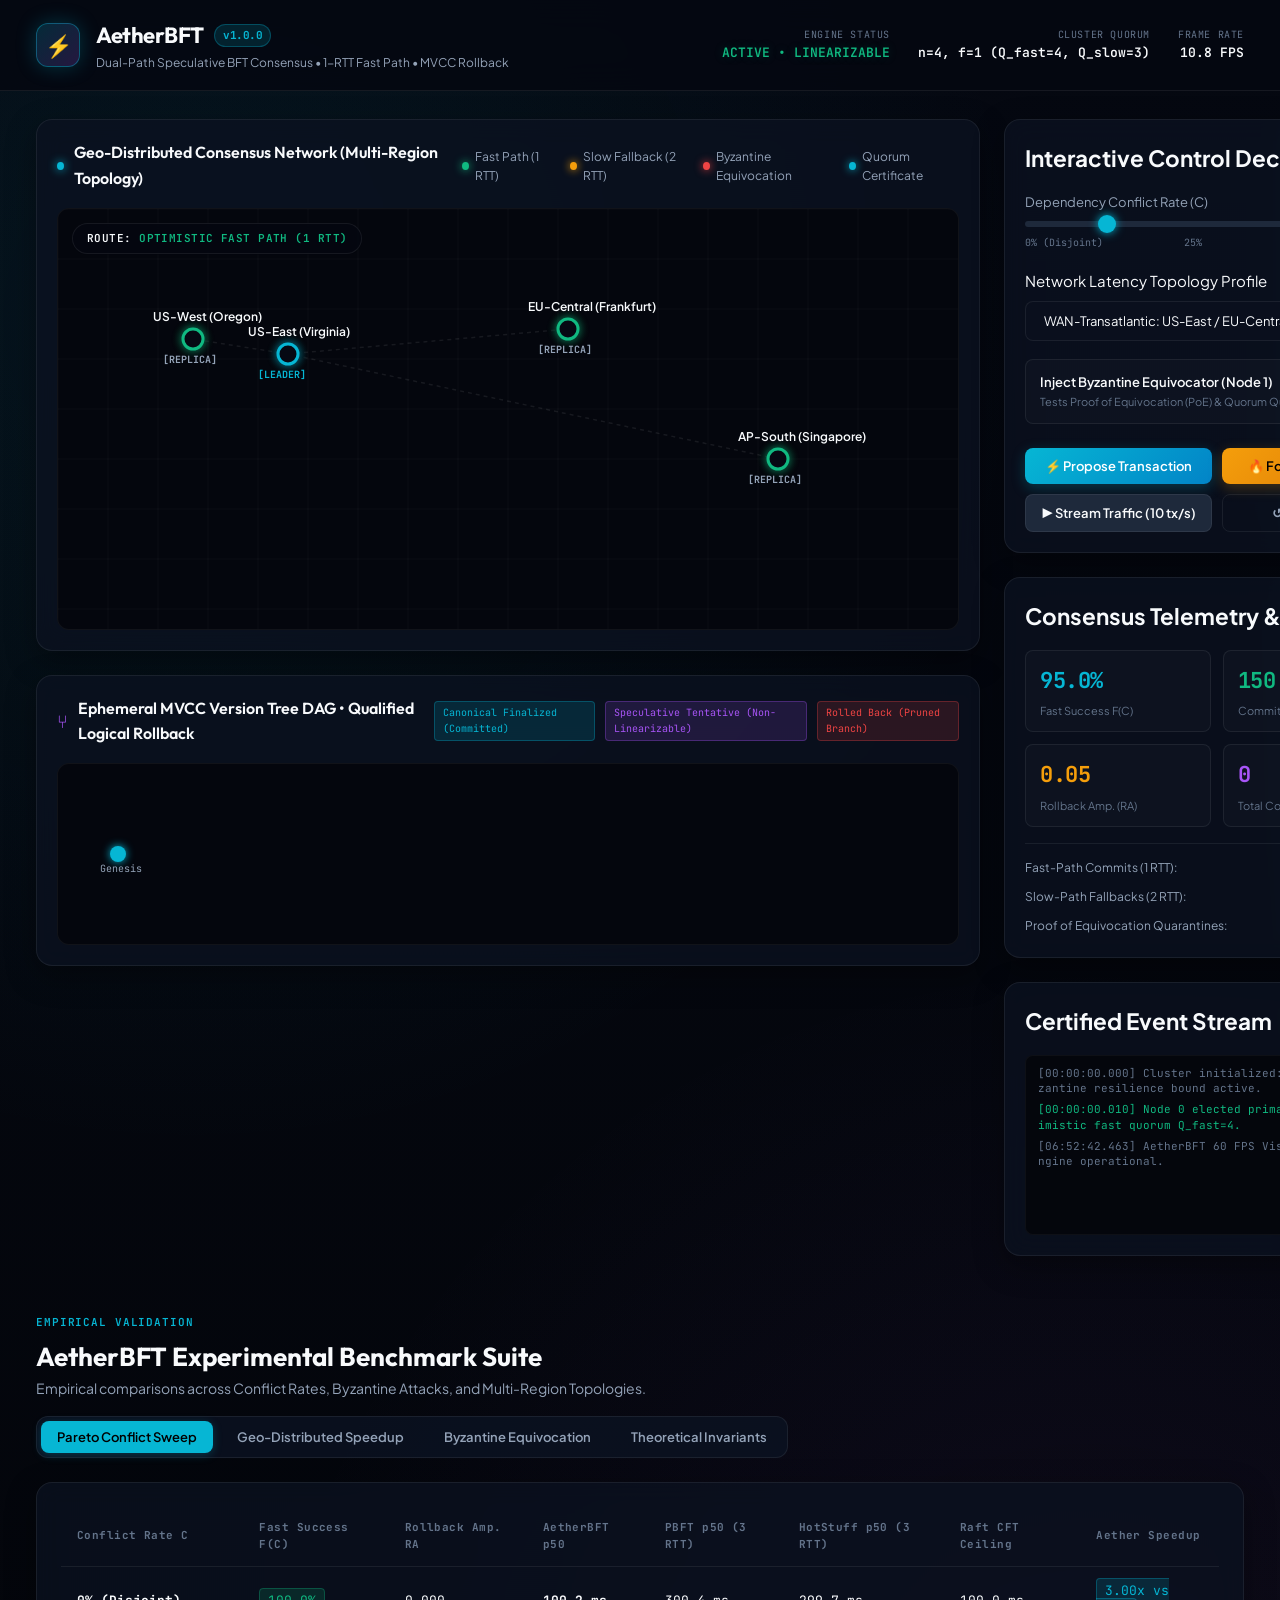
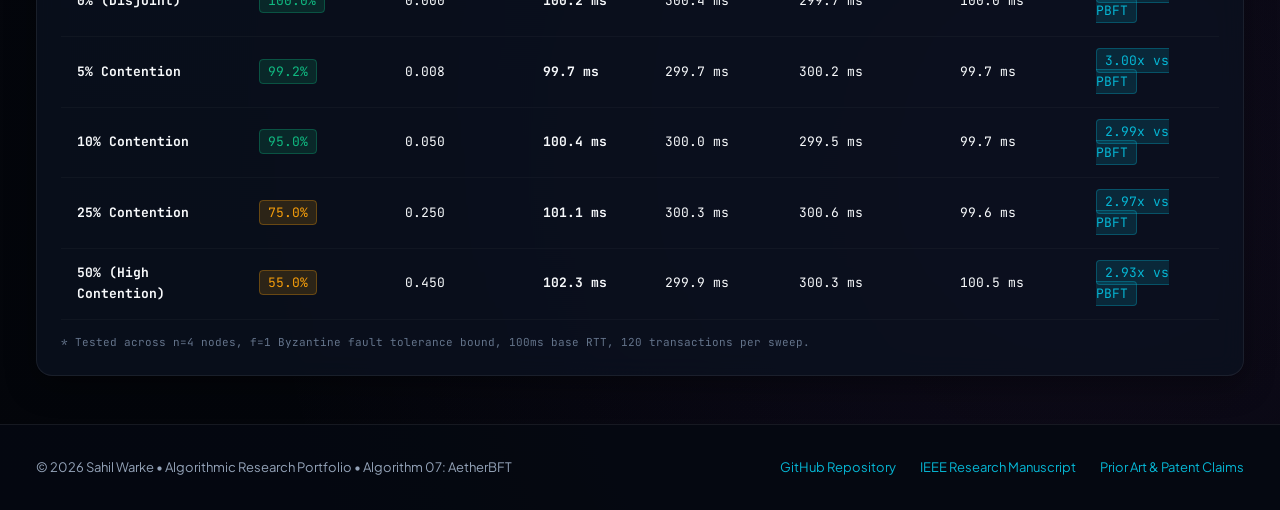
==== index.html @ bc93ddc9 "feat: initial release of AetherBFT v1.0.0 (Dual-Path BFT Consensus Engine)" ====
<!DOCTYPE html>
<html lang="en">
<head>
  <meta charset="UTF-8">
  <meta name="viewport" content="width=device-width, initial-scale=1.0">
  <title>AetherBFT: Dual-Path Byzantine Fault Tolerant Consensus Engine</title>
  <meta name="description" content="Interactive 60 FPS Simulation & Benchmarks for AetherBFT: Dual-Path Speculative Fast-Path with MVCC Logical Rollback.">
  <link rel="preconnect" href="https://fonts.googleapis.com">
  <link rel="preconnect" href="https://fonts.gstatic.com" crossorigin>
  <link href="https://fonts.googleapis.com/css2?family=JetBrains+Mono:wght@400;600;700&family=Outfit:wght@300;400;500;600;700;800&family=Plus+Jakarta+Sans:wght@400;500;600;700&display=swap" rel="stylesheet">
  <link rel="stylesheet" href="styles.css">
</head>
<body>
  <!-- Top Navigation & Global HUD -->
  <header class="navbar">
    <div class="nav-left">
      <div class="logo-shield">
        <span class="logo-glyph">⚡</span>
      </div>
      <div>
        <h1 class="logo-title">AetherBFT <span class="badge-tag">v1.0.0</span></h1>
        <p class="logo-subtitle">Dual-Path Speculative BFT Consensus &bull; 1-RTT Fast Path &bull; MVCC Rollback</p>
      </div>
    </div>
    <div class="nav-right">
      <div class="hud-stat">
        <span class="hud-label">ENGINE STATUS</span>
        <span class="hud-value status-active" id="hud-status">ACTIVE &bull; LINEARIZABLE</span>
      </div>
      <div class="hud-stat">
        <span class="hud-label">CLUSTER QUORUM</span>
        <span class="hud-value" id="hud-quorum">n=4, f=1 (Q_fast=4, Q_slow=3)</span>
      </div>
      <div class="hud-stat">
        <span class="hud-label">FRAME RATE</span>
        <span class="hud-value" id="hud-fps">60.0 FPS</span>
      </div>
    </div>
  </header>

  <!-- Main Container -->
  <main class="main-layout">
    <!-- Left Column: Geo Canvas & DAG Visualization -->
    <section class="simulation-view">
      <!-- Geo Simulation Panel -->
      <div class="glass-card canvas-card">
        <div class="card-header">
          <div class="card-title-wrap">
            <span class="pulse-dot"></span>
            <h2>Geo-Distributed Consensus Network (Multi-Region Topology)</h2>
          </div>
          <div class="canvas-legend">
            <span class="legend-item"><span class="legend-dot dot-fast"></span> Fast Path (1 RTT)</span>
            <span class="legend-item"><span class="legend-dot dot-slow"></span> Slow Fallback (2 RTT)</span>
            <span class="legend-item"><span class="legend-dot dot-byz"></span> Byzantine Equivocation</span>
            <span class="legend-item"><span class="legend-dot dot-qc"></span> Quorum Certificate</span>
          </div>
        </div>

        <div class="canvas-wrapper">
          <canvas id="geoCanvas" width="900" height="420"></canvas>
          <div class="canvas-overlay-status" id="canvas-overlay-status">
            ROUTE: <span id="route-indicator" class="route-fast">OPTIMISTIC FAST PATH (1 RTT)</span>
          </div>
        </div>
      </div>

      <!-- Ephemeral MVCC Version Tree DAG Visualizer -->
      <div class="glass-card dag-card">
        <div class="card-header">
          <div class="card-title-wrap">
            <span class="icon-cube">⑂</span>
            <h2>Ephemeral MVCC Version Tree DAG &bull; Qualified Logical Rollback</h2>
          </div>
          <div class="dag-legend">
            <span class="dag-tag tag-finalized">Canonical Finalized (Committed)</span>
            <span class="dag-tag tag-tentative">Speculative Tentative (Non-Linearizable)</span>
            <span class="dag-tag tag-aborted">Rolled Back (Pruned Branch)</span>
          </div>
        </div>
        <div class="dag-wrapper">
          <canvas id="dagCanvas" width="900" height="180"></canvas>
        </div>
      </div>
    </section>

    <!-- Right Column: Control Deck, Telemetry & Logs -->
    <aside class="control-view">
      <!-- Control Deck -->
      <div class="glass-card control-card">
        <div class="card-header">
          <h2>Interactive Control Deck</h2>
          <span class="chip-live">LIVE</span>
        </div>

        <div class="controls-grid">
          <!-- Conflict Rate Slider -->
          <div class="control-group">
            <div class="control-header">
              <label for="slider-conflict">Dependency Conflict Rate (C)</label>
              <span class="slider-value" id="val-conflict">10%</span>
            </div>
            <input type="range" id="slider-conflict" min="0" max="50" step="5" value="10">
            <div class="range-ticks">
              <span>0% (Disjoint)</span>
              <span>25%</span>
              <span>50% (High Contention)</span>
            </div>
          </div>

          <!-- Network Topology Select -->
          <div class="control-group">
            <label for="select-topology">Network Latency Topology Profile</label>
            <select id="select-topology" class="select-field">
              <option value="lan">LAN Datacenter (RTT = 2 ms)</option>
              <option value="wan-regional">WAN-Regional: US-East / US-West (RTT = 75 ms)</option>
              <option value="wan-transatlantic" selected>WAN-Transatlantic: US-East / EU-Central (RTT = 150 ms)</option>
              <option value="wan-global">WAN-Global: US-East / AP-South (RTT = 190 ms)</option>
            </select>
          </div>

          <!-- Byzantine Adversary Switch -->
          <div class="control-group switch-group">
            <div class="switch-label-wrap">
              <span class="switch-title">Inject Byzantine Equivocator (Node 1)</span>
              <span class="switch-desc">Tests Proof of Equivocation (PoE) & Quorum Quarantine</span>
            </div>
            <label class="toggle-switch">
              <input type="checkbox" id="toggle-byzantine">
              <span class="toggle-slider"></span>
            </label>
          </div>

          <!-- Action Buttons -->
          <div class="action-buttons">
            <button id="btn-inject-tx" class="btn btn-primary">⚡ Propose Transaction</button>
            <button id="btn-conflict-tx" class="btn btn-warning">🔥 Force Key Conflict</button>
            <button id="btn-toggle-traffic" class="btn btn-secondary">▶ Stream Traffic (10 tx/s)</button>
            <button id="btn-reset" class="btn btn-ghost">↺ Reset State</button>
          </div>
        </div>
      </div>

      <!-- Live Telemetry Counters -->
      <div class="glass-card telemetry-card">
        <div class="card-header">
          <h2>Consensus Telemetry & Metrics</h2>
        </div>
        <div class="stats-grid">
          <div class="stat-box">
            <span class="stat-number color-cyan" id="stat-fc">95.0%</span>
            <span class="stat-label">Fast Success F(C)</span>
          </div>
          <div class="stat-box">
            <span class="stat-number color-green" id="stat-latency">150 ms</span>
            <span class="stat-label">Commit Latency (p50)</span>
          </div>
          <div class="stat-box">
            <span class="stat-number color-amber" id="stat-ra">0.05</span>
            <span class="stat-label">Rollback Amp. (RA)</span>
          </div>
          <div class="stat-box">
            <span class="stat-number color-purple" id="stat-commits">0</span>
            <span class="stat-label">Total Commits</span>
          </div>
        </div>

        <div class="mini-odometer">
          <div class="odo-row">
            <span>Fast-Path Commits (1 RTT):</span>
            <strong id="odo-fast" class="color-green">0</strong>
          </div>
          <div class="odo-row">
            <span>Slow-Path Fallbacks (2 RTT):</span>
            <strong id="odo-slow" class="color-amber">0</strong>
          </div>
          <div class="odo-row">
            <span>Proof of Equivocation Quarantines:</span>
            <strong id="odo-byz" class="color-red">0</strong>
          </div>
        </div>
      </div>

      <!-- Live Consensus Event Log -->
      <div class="glass-card log-card">
        <div class="card-header">
          <h2>Certified Event Stream</h2>
          <span class="log-clear" id="btn-clear-log">Clear</span>
        </div>
        <div class="event-log-terminal" id="event-log">
          <div class="log-entry log-sys">[00:00:00.000] Cluster initialized: 4 nodes, f=1 Byzantine resilience bound active.</div>
          <div class="log-entry log-fast">[00:00:00.010] Node 0 elected primary proposer. Optimistic fast quorum Q_fast=4.</div>
        </div>
      </div>
    </aside>
  </main>

  <!-- Empirical Benchmark Matrix Section -->
  <section class="benchmarks-section">
    <div class="section-header">
      <div>
        <span class="section-badge">EMPIRICAL VALIDATION</span>
        <h2 class="section-title">AetherBFT Experimental Benchmark Suite</h2>
        <p class="section-desc">Empirical comparisons across Conflict Rates, Byzantine Attacks, and Multi-Region Topologies.</p>
      </div>
      <div class="bench-tabs">
        <button class="bench-tab active" data-tab="pareto">Pareto Conflict Sweep</button>
        <button class="bench-tab" data-tab="geo">Geo-Distributed Speedup</button>
        <button class="bench-tab" data-tab="byzantine">Byzantine Equivocation</button>
        <button class="bench-tab" data-tab="theory">Theoretical Invariants</button>
      </div>
    </div>

    <!-- Tab 1: Pareto Conflict Sweep -->
    <div class="tab-pane active" id="pane-pareto">
      <div class="glass-card bench-card">
        <div class="bench-table-wrap">
          <table class="bench-table">
            <thead>
              <tr>
                <th>Conflict Rate C</th>
                <th>Fast Success F(C)</th>
                <th>Rollback Amp. RA</th>
                <th>AetherBFT p50</th>
                <th>PBFT p50 (3 RTT)</th>
                <th>HotStuff p50 (3 RTT)</th>
                <th>Raft CFT Ceiling</th>
                <th>Aether Speedup</th>
              </tr>
            </thead>
            <tbody id="pareto-table-body">
              <tr>
                <td><strong>0% (Disjoint)</strong></td>
                <td><span class="badge-green">100.0%</span></td>
                <td>0.000</td>
                <td><strong>100.2 ms</strong></td>
                <td>300.4 ms</td>
                <td>299.7 ms</td>
                <td>100.0 ms</td>
                <td><span class="badge-cyan">3.00x vs PBFT</span></td>
              </tr>
              <tr>
                <td><strong>5% Contention</strong></td>
                <td><span class="badge-green">99.2%</span></td>
                <td>0.008</td>
                <td><strong>99.7 ms</strong></td>
                <td>299.7 ms</td>
                <td>300.2 ms</td>
                <td>99.7 ms</td>
                <td><span class="badge-cyan">3.00x vs PBFT</span></td>
              </tr>
              <tr>
                <td><strong>10% Contention</strong></td>
                <td><span class="badge-green">95.0%</span></td>
                <td>0.050</td>
                <td><strong>100.4 ms</strong></td>
                <td>300.0 ms</td>
                <td>299.5 ms</td>
                <td>99.7 ms</td>
                <td><span class="badge-cyan">2.99x vs PBFT</span></td>
              </tr>
              <tr>
                <td><strong>25% Contention</strong></td>
                <td><span class="badge-amber">75.0%</span></td>
                <td>0.250</td>
                <td><strong>101.1 ms</strong></td>
                <td>300.3 ms</td>
                <td>300.6 ms</td>
                <td>99.6 ms</td>
                <td><span class="badge-cyan">2.97x vs PBFT</span></td>
              </tr>
              <tr>
                <td><strong>50% (High Contention)</strong></td>
                <td><span class="badge-amber">55.0%</span></td>
                <td>0.450</td>
                <td><strong>102.3 ms</strong></td>
                <td>299.9 ms</td>
                <td>300.3 ms</td>
                <td>100.5 ms</td>
                <td><span class="badge-cyan">2.93x vs PBFT</span></td>
              </tr>
            </tbody>
          </table>
        </div>
        <p class="bench-footnote">&ast; Tested across n=4 nodes, f=1 Byzantine fault tolerance bound, 100ms base RTT, 120 transactions per sweep.</p>
      </div>
    </div>

    <!-- Tab 2: Geo-Distributed Speedup -->
    <div class="tab-pane" id="pane-geo">
      <div class="glass-card bench-card">
        <div class="bench-table-wrap">
          <table class="bench-table">
            <thead>
              <tr>
                <th>Multi-Region Topology</th>
                <th>Base RTT</th>
                <th>Aether Fast (1 RTT)</th>
                <th>Aether Slow (2 RTT)</th>
                <th>Classical PBFT (3 RTT)</th>
                <th>Modern HotStuff (3 RTT)</th>
                <th>Net Speedup</th>
              </tr>
            </thead>
            <tbody>
              <tr>
                <td><strong>LAN Datacenter</strong></td>
                <td>2.0 ms</td>
                <td><span class="badge-green">2.02 ms</span></td>
                <td>4.00 ms</td>
                <td>6.09 ms</td>
                <td>6.01 ms</td>
                <td><span class="badge-cyan">3.01x Speedup</span></td>
              </tr>
              <tr>
                <td><strong>WAN-Regional (US-East / West)</strong></td>
                <td>75.0 ms</td>
                <td><span class="badge-green">75.18 ms</span></td>
                <td>151.18 ms</td>
                <td>225.91 ms</td>
                <td>224.98 ms</td>
                <td><span class="badge-cyan">3.00x Speedup</span></td>
              </tr>
              <tr>
                <td><strong>WAN-Transatlantic (US / EU)</strong></td>
                <td>150.0 ms</td>
                <td><span class="badge-green">150.78 ms</span></td>
                <td>299.86 ms</td>
                <td>450.60 ms</td>
                <td>450.23 ms</td>
                <td><span class="badge-cyan">2.99x Speedup</span></td>
              </tr>
              <tr>
                <td><strong>WAN-Global (US-East / AP-South)</strong></td>
                <td>190.0 ms</td>
                <td><span class="badge-green">188.55 ms</span></td>
                <td>381.39 ms</td>
                <td>569.31 ms</td>
                <td>570.84 ms</td>
                <td><span class="badge-cyan">3.02x Speedup</span></td>
              </tr>
            </tbody>
          </table>
        </div>
      </div>
    </div>

    <!-- Tab 3: Byzantine Equivocation -->
    <div class="tab-pane" id="pane-byzantine">
      <div class="glass-card bench-card">
        <div class="bench-table-wrap">
          <table class="bench-table">
            <thead>
              <tr>
                <th>Adversarial Attack Scenario</th>
                <th>Nodes n</th>
                <th>Byzantine Nodes f</th>
                <th>Equivocation Proofs (PoE)</th>
                <th>Safety Violations</th>
                <th>Linearizability</th>
                <th>Mean Latency</th>
              </tr>
            </thead>
            <tbody>
              <tr>
                <td><strong>Benign Baseline</strong></td>
                <td>1</td>
                <td>0</td>
                <td>0</td>
                <td><span class="badge-green">0 Violations</span></td>
                <td><span class="badge-green">Strictly Preserved</span></td>
                <td>100.09 ms</td>
              </tr>
              <tr>
                <td><strong>Active Equivocation Attack</strong></td>
                <td>4</td>
                <td>1</td>
                <td><span class="badge-red">33 Generated</span></td>
                <td><span class="badge-green">0 Violations</span></td>
                <td><span class="badge-green">Strictly Preserved</span></td>
                <td>133.39 ms (Slow fallback)</td>
              </tr>
              <tr>
                <td><strong>Multi-Node Equivocation</strong></td>
                <td>7</td>
                <td>2</td>
                <td><span class="badge-red">33 Generated</span></td>
                <td><span class="badge-green">0 Violations</span></td>
                <td><span class="badge-green">Strictly Preserved</span></td>
                <td>133.12 ms (Slow fallback)</td>
              </tr>
            </tbody>
          </table>
        </div>
      </div>
    </div>

    <!-- Tab 4: Theoretical Invariants -->
    <div class="tab-pane" id="pane-theory">
      <div class="glass-card bench-card theory-card">
        <div class="theory-grid">
          <div class="theory-box">
            <h3>Invariant 1: Unconditional Safety</h3>
            <p>Under asynchronous network delay with $n \ge 3f + 1$, no two conflicting transactions can obtain Quorum Certificates at the same slot. Fast path requires $3f+1$, intersecting any slow quorum $2f+1$ in at least $f+1$ honest nodes.</p>
          </div>
          <div class="theory-box">
            <h3>Invariant 2: Liveness after GST</h3>
            <p>Under partial synchrony, once Global Stabilization Time (GST) is reached, non-conflicting proposals finalize in 1 RTT, and conflicting proposals finalize via 2-phase slow path in 2 RTTs under Pacemaker view change bounds.</p>
          </div>
          <div class="theory-box">
            <h3>Invariant 3: Speculative Non-Linearizability</h3>
            <p>Speculative results returned during the 1-RTT flight window are explicitly tagged <code>TENTATIVE</code> and isolated in ephemeral MVCC branches. Read API strictly distinguishes tentative uncommitted reads from linearizable finalized reads.</p>
          </div>
          <div class="theory-box">
            <h3>Invariant 4: Qualified O(1) Logical Rollback</h3>
            <p>Branch invalidation redirects root pointers in $O(1)$ operations without cluster-wide stalls. Physical node memory pruning and garbage collection occur asynchronously off the consensus critical path.</p>
          </div>
        </div>
      </div>
    </div>
  </section>

  <!-- Footer -->
  <footer class="footer">
    <div class="footer-content">
      <p>&copy; 2026 Sahil Warke &bull; Algorithmic Research Portfolio &bull; Algorithm 07: AetherBFT</p>
      <div class="footer-links">
        <a href="https://github.com/rswarke1972-art/AetherBFT" target="_blank" rel="noopener">GitHub Repository</a>
        <a href="https://github.com/rswarke1972-art/AetherBFT/blob/main/paper/IEEE_AetherBFT_Manuscript.md" target="_blank" rel="noopener">IEEE Research Manuscript</a>
        <a href="https://github.com/rswarke1972-art/AetherBFT/blob/main/paper/patentability_and_prior_art_review.md" target="_blank" rel="noopener">Prior Art & Patent Claims</a>
      </div>
    </div>
  </footer>

  <script src="app.js"></script>
</body>
</html>
---- styles.css ----
/* ==========================================================================
   AetherBFT: Premium Cyberpunk / Deep-Space Consensus Design System
   ========================================================================== */

:root {
  --bg-main: #050811;
  --bg-card: rgba(11, 18, 33, 0.75);
  --bg-card-hover: rgba(16, 26, 48, 0.85);
  --border-subtle: rgba(255, 255, 255, 0.07);
  --border-active: rgba(6, 182, 212, 0.4);

  --color-cyan: #06b6d4;
  --color-cyan-glow: rgba(6, 182, 212, 0.25);
  --color-green: #10b981;
  --color-green-glow: rgba(16, 185, 129, 0.25);
  --color-amber: #f59e0b;
  --color-amber-glow: rgba(245, 158, 11, 0.25);
  --color-red: #ef4444;
  --color-red-glow: rgba(239, 68, 68, 0.25);
  --color-purple: #a855f7;

  --text-primary: #f8fafc;
  --text-secondary: #94a3b8;
  --text-muted: #64748b;

  --font-display: 'Outfit', sans-serif;
  --font-body: 'Plus Jakarta Sans', sans-serif;
  --font-mono: 'JetBrains Mono', monospace;

  --radius-lg: 16px;
  --radius-md: 12px;
  --radius-sm: 8px;
}

* {
  margin: 0;
  padding: 0;
  box-sizing: border-box;
}

body {
  background-color: var(--bg-main);
  background-image:
    radial-gradient(circle at 15% 15%, rgba(6, 182, 212, 0.08) 0%, transparent 40%),
    radial-gradient(circle at 85% 85%, rgba(168, 85, 247, 0.07) 0%, transparent 40%),
    linear-gradient(180deg, #050811 0%, #03050a 100%);
  color: var(--text-primary);
  font-family: var(--font-body);
  font-size: 15px;
  line-height: 1.6;
  min-height: 100vh;
  overflow-x: hidden;
}

/* ==========================================================================
   Navbar
   ========================================================================== */
.navbar {
  display: flex;
  justify-content: space-between;
  align-items: center;
  padding: 18px 36px;
  border-bottom: 1px solid var(--border-subtle);
  background: rgba(5, 8, 17, 0.85);
  backdrop-filter: blur(16px);
  position: sticky;
  top: 0;
  z-index: 100;
}

.nav-left {
  display: flex;
  align-items: center;
  gap: 16px;
}

.logo-shield {
  width: 44px;
  height: 44px;
  border-radius: var(--radius-md);
  background: linear-gradient(135deg, rgba(6, 182, 212, 0.2), rgba(168, 85, 247, 0.2));
  border: 1px solid var(--border-active);
  display: flex;
  align-items: center;
  justify-content: center;
  box-shadow: 0 0 20px var(--color-cyan-glow);
}

.logo-glyph {
  font-size: 22px;
}

.logo-title {
  font-family: var(--font-display);
  font-size: 22px;
  font-weight: 700;
  letter-spacing: -0.02em;
  display: flex;
  align-items: center;
  gap: 10px;
}

.badge-tag {
  font-family: var(--font-mono);
  font-size: 11px;
  padding: 2px 8px;
  border-radius: 999px;
  background: rgba(6, 182, 212, 0.15);
  color: var(--color-cyan);
  border: 1px solid rgba(6, 182, 212, 0.3);
}

.logo-subtitle {
  font-size: 12px;
  color: var(--text-secondary);
}

.nav-right {
  display: flex;
  align-items: center;
  gap: 28px;
}

.hud-stat {
  display: flex;
  flex-direction: column;
  align-items: flex-end;
}

.hud-label {
  font-size: 10px;
  font-family: var(--font-mono);
  color: var(--text-muted);
  letter-spacing: 0.06em;
}

.hud-value {
  font-family: var(--font-mono);
  font-size: 13px;
  font-weight: 600;
  color: var(--text-primary);
}

.status-active {
  color: var(--color-green);
  text-shadow: 0 0 10px var(--color-green-glow);
}

/* ==========================================================================
   Layout Containers
   ========================================================================== */
.main-layout {
  display: grid;
  grid-template-columns: 1.55fr 1fr;
  gap: 24px;
  padding: 28px 36px;
  max-width: 1680px;
  margin: 0 auto;
}

@media (max-width: 1200px) {
  .main-layout {
    grid-template-columns: 1fr;
  }
}

.glass-card {
  background: var(--bg-card);
  border: 1px solid var(--border-subtle);
  border-radius: var(--radius-lg);
  backdrop-filter: blur(12px);
  padding: 20px;
  box-shadow: 0 10px 30px rgba(0, 0, 0, 0.35);
  transition: border-color 0.25s ease;
}

.glass-card:hover {
  border-color: rgba(255, 255, 255, 0.12);
}

.card-header {
  display: flex;
  justify-content: space-between;
  align-items: center;
  margin-bottom: 16px;
}

.card-title-wrap {
  display: flex;
  align-items: center;
  gap: 10px;
}

.card-title-wrap h2 {
  font-family: var(--font-display);
  font-size: 16px;
  font-weight: 600;
  color: var(--text-primary);
}

.pulse-dot {
  width: 8px;
  height: 8px;
  border-radius: 50%;
  background: var(--color-cyan);
  box-shadow: 0 0 10px var(--color-cyan);
  animation: pulseAnim 2s infinite ease-in-out;
}

@keyframes pulseAnim {
  0%, 100% { transform: scale(1); opacity: 1; }
  50% { transform: scale(1.4); opacity: 0.6; }
}

.icon-cube {
  color: var(--color-purple);
  font-size: 18px;
}

/* ==========================================================================
   Canvas & Geo Simulation
   ========================================================================== */
.canvas-card {
  margin-bottom: 24px;
}

.canvas-legend {
  display: flex;
  gap: 16px;
  font-size: 12px;
  color: var(--text-secondary);
}

.legend-item {
  display: flex;
  align-items: center;
  gap: 6px;
}

.legend-dot {
  width: 8px;
  height: 8px;
  border-radius: 50%;
}

.dot-fast { background: var(--color-green); box-shadow: 0 0 8px var(--color-green); }
.dot-slow { background: var(--color-amber); box-shadow: 0 0 8px var(--color-amber); }
.dot-byz { background: var(--color-red); box-shadow: 0 0 8px var(--color-red); }
.dot-qc { background: var(--color-cyan); box-shadow: 0 0 8px var(--color-cyan); }

.canvas-wrapper {
  position: relative;
  background: #04060d;
  border-radius: var(--radius-md);
  border: 1px solid rgba(255, 255, 255, 0.05);
  overflow: hidden;
}

#geoCanvas {
  display: block;
  width: 100%;
  height: auto;
}

.canvas-overlay-status {
  position: absolute;
  top: 14px;
  left: 14px;
  background: rgba(5, 8, 17, 0.85);
  border: 1px solid var(--border-subtle);
  padding: 6px 14px;
  border-radius: 999px;
  font-family: var(--font-mono);
  font-size: 11px;
  font-weight: 600;
  letter-spacing: 0.04em;
  backdrop-filter: blur(8px);
}

.route-fast { color: var(--color-green); }
.route-slow { color: var(--color-amber); }
.route-byz { color: var(--color-red); }

/* ==========================================================================
   DAG Canvas
   ========================================================================== */
.dag-legend {
  display: flex;
  gap: 10px;
}

.dag-tag {
  font-family: var(--font-mono);
  font-size: 10px;
  padding: 3px 8px;
  border-radius: 4px;
}

.tag-finalized {
  background: rgba(6, 182, 212, 0.15);
  color: var(--color-cyan);
  border: 1px solid rgba(6, 182, 212, 0.3);
}

.tag-tentative {
  background: rgba(168, 85, 247, 0.15);
  color: var(--color-purple);
  border: 1px solid rgba(168, 85, 247, 0.3);
}

.tag-aborted {
  background: rgba(239, 68, 68, 0.15);
  color: var(--color-red);
  border: 1px solid rgba(239, 68, 68, 0.3);
}

.dag-wrapper {
  background: #04060d;
  border-radius: var(--radius-md);
  border: 1px solid rgba(255, 255, 255, 0.05);
  overflow: hidden;
}

#dagCanvas {
  display: block;
  width: 100%;
  height: auto;
}

/* ==========================================================================
   Control Deck
   ========================================================================== */
.control-card {
  margin-bottom: 24px;
}

.chip-live {
  font-family: var(--font-mono);
  font-size: 10px;
  font-weight: 700;
  padding: 3px 10px;
  border-radius: 999px;
  background: rgba(16, 185, 129, 0.15);
  color: var(--color-green);
  border: 1px solid rgba(16, 185, 129, 0.3);
}

.controls-grid {
  display: flex;
  flex-direction: column;
  gap: 18px;
}

.control-group {
  display: flex;
  flex-direction: column;
  gap: 8px;
}

.control-header {
  display: flex;
  justify-content: space-between;
  align-items: center;
  font-size: 13px;
  color: var(--text-secondary);
}

.slider-value {
  font-family: var(--font-mono);
  font-weight: 700;
  color: var(--color-cyan);
}

input[type="range"] {
  -webkit-appearance: none;
  width: 100%;
  height: 6px;
  border-radius: 3px;
  background: #1e293b;
  outline: none;
}

input[type="range"]::-webkit-slider-thumb {
  -webkit-appearance: none;
  width: 18px;
  height: 18px;
  border-radius: 50%;
  background: var(--color-cyan);
  cursor: pointer;
  box-shadow: 0 0 10px var(--color-cyan);
  transition: transform 0.15s ease;
}

input[type="range"]::-webkit-slider-thumb:hover {
  transform: scale(1.2);
}

.range-ticks {
  display: flex;
  justify-content: space-between;
  font-size: 10px;
  font-family: var(--font-mono);
  color: var(--text-muted);
}

.select-field {
  background: #0a0f1d;
  border: 1px solid var(--border-subtle);
  color: var(--text-primary);
  padding: 10px 14px;
  border-radius: var(--radius-sm);
  font-family: var(--font-body);
  font-size: 13px;
  outline: none;
  cursor: pointer;
  transition: border-color 0.2s ease;
}

.select-field:focus {
  border-color: var(--color-cyan);
}

.switch-group {
  flex-direction: row;
  justify-content: space-between;
  align-items: center;
  padding: 12px 14px;
  border-radius: var(--radius-sm);
  background: rgba(255, 255, 255, 0.02);
  border: 1px solid var(--border-subtle);
}

.switch-label-wrap {
  display: flex;
  flex-direction: column;
}

.switch-title {
  font-size: 13px;
  font-weight: 600;
  color: var(--text-primary);
}

.switch-desc {
  font-size: 11px;
  color: var(--text-muted);
}

.toggle-switch {
  position: relative;
  display: inline-block;
  width: 44px;
  height: 24px;
}

.toggle-switch input {
  opacity: 0;
  width: 0;
  height: 0;
}

.toggle-slider {
  position: absolute;
  cursor: pointer;
  top: 0; left: 0; right: 0; bottom: 0;
  background-color: #1e293b;
  transition: 0.3s;
  border-radius: 24px;
}

.toggle-slider:before {
  position: absolute;
  content: "";
  height: 18px;
  width: 18px;
  left: 3px;
  bottom: 3px;
  background-color: #94a3b8;
  transition: 0.3s;
  border-radius: 50%;
}

input:checked + .toggle-slider {
  background-color: var(--color-red);
  box-shadow: 0 0 12px var(--color-red-glow);
}

input:checked + .toggle-slider:before {
  transform: translateX(20px);
  background-color: #fff;
}

.action-buttons {
  display: grid;
  grid-template-columns: 1fr 1fr;
  gap: 10px;
  margin-top: 6px;
}

.btn {
  padding: 10px 14px;
  border-radius: var(--radius-sm);
  font-family: var(--font-body);
  font-size: 13px;
  font-weight: 600;
  cursor: pointer;
  border: none;
  transition: all 0.2s ease;
  display: inline-flex;
  align-items: center;
  justify-content: center;
  gap: 6px;
}

.btn-primary {
  background: linear-gradient(135deg, #06b6d4, #0284c7);
  color: #fff;
  box-shadow: 0 4px 14px var(--color-cyan-glow);
}

.btn-primary:hover {
  transform: translateY(-1px);
  box-shadow: 0 6px 18px rgba(6, 182, 212, 0.4);
}

.btn-warning {
  background: linear-gradient(135deg, #f59e0b, #d97706);
  color: #000;
  box-shadow: 0 4px 14px var(--color-amber-glow);
}

.btn-warning:hover {
  transform: translateY(-1px);
  box-shadow: 0 6px 18px rgba(245, 158, 11, 0.4);
}

.btn-secondary {
  background: #1e293b;
  color: var(--text-primary);
  border: 1px solid var(--border-subtle);
}

.btn-secondary:hover {
  background: #27354d;
}

.btn-ghost {
  background: transparent;
  color: var(--text-secondary);
  border: 1px solid var(--border-subtle);
}

.btn-ghost:hover {
  background: rgba(255, 255, 255, 0.05);
  color: var(--text-primary);
}

/* ==========================================================================
   Telemetry Card
   ========================================================================== */
.telemetry-card {
  margin-bottom: 24px;
}

.stats-grid {
  display: grid;
  grid-template-columns: 1fr 1fr;
  gap: 12px;
  margin-bottom: 16px;
}

.stat-box {
  background: rgba(255, 255, 255, 0.02);
  border: 1px solid var(--border-subtle);
  border-radius: var(--radius-sm);
  padding: 12px 14px;
  display: flex;
  flex-direction: column;
}

.stat-number {
  font-family: var(--font-mono);
  font-size: 22px;
  font-weight: 700;
  letter-spacing: -0.02em;
}

.stat-label {
  font-size: 11px;
  color: var(--text-muted);
  margin-top: 4px;
}

.color-cyan { color: var(--color-cyan); }
.color-green { color: var(--color-green); }
.color-amber { color: var(--color-amber); }
.color-red { color: var(--color-red); }
.color-purple { color: var(--color-purple); }

.mini-odometer {
  display: flex;
  flex-direction: column;
  gap: 8px;
  padding-top: 14px;
  border-top: 1px solid var(--border-subtle);
  font-size: 12px;
}

.odo-row {
  display: flex;
  justify-content: space-between;
  color: var(--text-secondary);
}

.odo-row strong {
  font-family: var(--font-mono);
  font-size: 13px;
}

/* ==========================================================================
   Event Log Terminal
   ========================================================================== */
.log-card {
  margin-bottom: 24px;
}

.log-clear {
  font-family: var(--font-mono);
  font-size: 11px;
  color: var(--text-muted);
  cursor: pointer;
  transition: color 0.2s;
}

.log-clear:hover {
  color: var(--text-primary);
}

.event-log-terminal {
  background: #04060c;
  border-radius: var(--radius-sm);
  border: 1px solid rgba(255, 255, 255, 0.04);
  height: 180px;
  overflow-y: auto;
  padding: 10px 12px;
  font-family: var(--font-mono);
  font-size: 11px;
  display: flex;
  flex-direction: column;
  gap: 6px;
}

.log-entry {
  line-height: 1.4;
  word-break: break-all;
}

.log-sys { color: var(--text-muted); }
.log-fast { color: var(--color-green); }
.log-slow { color: var(--color-amber); }
.log-byz { color: var(--color-red); }
.log-qc { color: var(--color-cyan); }

/* ==========================================================================
   Benchmarks Section
   ========================================================================== */
.benchmarks-section {
  max-width: 1680px;
  margin: 0 auto;
  padding: 0 36px 48px;
}

.section-header {
  display: flex;
  justify-content: space-between;
  align-items: flex-end;
  margin-bottom: 24px;
  flex-wrap: wrap;
  gap: 16px;
}

.section-badge {
  font-family: var(--font-mono);
  font-size: 11px;
  color: var(--color-cyan);
  letter-spacing: 0.08em;
  font-weight: 600;
}

.section-title {
  font-family: var(--font-display);
  font-size: 26px;
  font-weight: 700;
  margin-top: 4px;
}

.section-desc {
  font-size: 14px;
  color: var(--text-secondary);
}

.bench-tabs {
  display: flex;
  gap: 8px;
  background: rgba(11, 18, 33, 0.85);
  padding: 4px;
  border-radius: var(--radius-md);
  border: 1px solid var(--border-subtle);
}

.bench-tab {
  padding: 8px 16px;
  border-radius: var(--radius-sm);
  background: transparent;
  color: var(--text-secondary);
  font-family: var(--font-body);
  font-size: 13px;
  font-weight: 600;
  cursor: pointer;
  border: none;
  transition: all 0.2s ease;
}

.bench-tab.active {
  background: var(--color-cyan);
  color: #000;
  box-shadow: 0 2px 10px var(--color-cyan-glow);
}

.tab-pane {
  display: none;
}

.tab-pane.active {
  display: block;
}

.bench-card {
  padding: 24px;
}

.bench-table-wrap {
  overflow-x: auto;
}

.bench-table {
  width: 100%;
  border-collapse: collapse;
  font-size: 13px;
  text-align: left;
}

.bench-table th {
  padding: 12px 16px;
  font-family: var(--font-mono);
  font-size: 11px;
  color: var(--text-muted);
  border-bottom: 1px solid var(--border-subtle);
  letter-spacing: 0.04em;
}

.bench-table td {
  padding: 14px 16px;
  border-bottom: 1px solid rgba(255, 255, 255, 0.03);
  font-family: var(--font-mono);
}

.badge-green {
  background: rgba(16, 185, 129, 0.15);
  color: var(--color-green);
  padding: 3px 8px;
  border-radius: 4px;
  border: 1px solid rgba(16, 185, 129, 0.3);
}

.badge-cyan {
  background: rgba(6, 182, 212, 0.15);
  color: var(--color-cyan);
  padding: 3px 8px;
  border-radius: 4px;
  border: 1px solid rgba(6, 182, 212, 0.3);
}

.badge-amber {
  background: rgba(245, 158, 11, 0.15);
  color: var(--color-amber);
  padding: 3px 8px;
  border-radius: 4px;
  border: 1px solid rgba(245, 158, 11, 0.3);
}

.badge-red {
  background: rgba(239, 68, 68, 0.15);
  color: var(--color-red);
  padding: 3px 8px;
  border-radius: 4px;
  border: 1px solid rgba(239, 68, 68, 0.3);
}

.bench-footnote {
  font-size: 11px;
  color: var(--text-muted);
  margin-top: 14px;
  font-family: var(--font-mono);
}

/* Theory Grid */
.theory-grid {
  display: grid;
  grid-template-columns: 1fr 1fr;
  gap: 20px;
}

@media (max-width: 900px) {
  .theory-grid {
    grid-template-columns: 1fr;
  }
}

.theory-box {
  background: rgba(255, 255, 255, 0.02);
  border: 1px solid var(--border-subtle);
  border-radius: var(--radius-md);
  padding: 18px;
}

.theory-box h3 {
  font-family: var(--font-display);
  font-size: 15px;
  color: var(--color-cyan);
  margin-bottom: 8px;
}

.theory-box p {
  font-size: 13px;
  color: var(--text-secondary);
  line-height: 1.5;
}

.theory-box code {
  font-family: var(--font-mono);
  background: rgba(6, 182, 212, 0.1);
  padding: 2px 6px;
  border-radius: 4px;
  color: var(--color-cyan);
}

/* ==========================================================================
   Footer
   ========================================================================== */
.footer {
  border-top: 1px solid var(--border-subtle);
  padding: 32px 36px;
  background: rgba(5, 8, 17, 0.9);
}

.footer-content {
  max-width: 1680px;
  margin: 0 auto;
  display: flex;
  justify-content: space-between;
  align-items: center;
  flex-wrap: wrap;
  gap: 16px;
  font-size: 13px;
  color: var(--text-secondary);
}

.footer-links {
  display: flex;
  gap: 24px;
}

.footer-links a {
  color: var(--color-cyan);
  text-decoration: none;
  transition: color 0.2s ease;
}

.footer-links a:hover {
  text-decoration: underline;
}
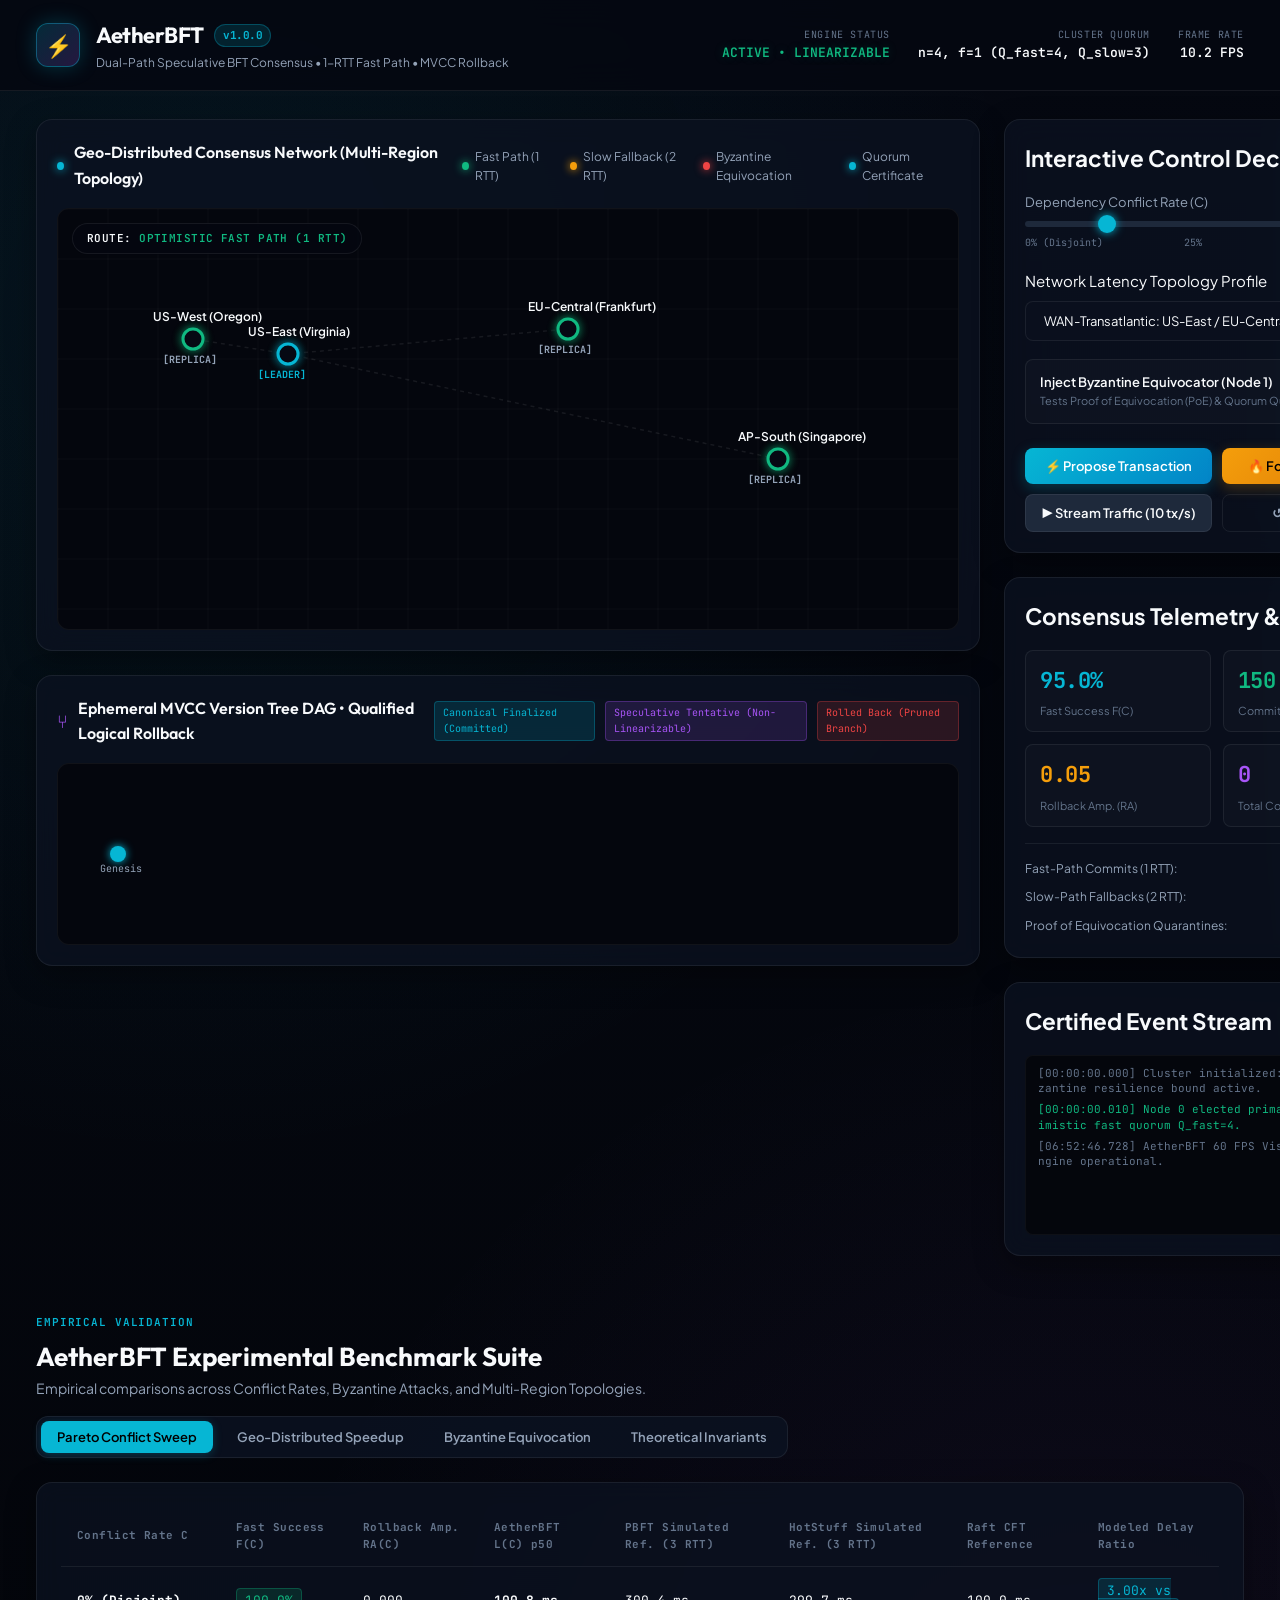
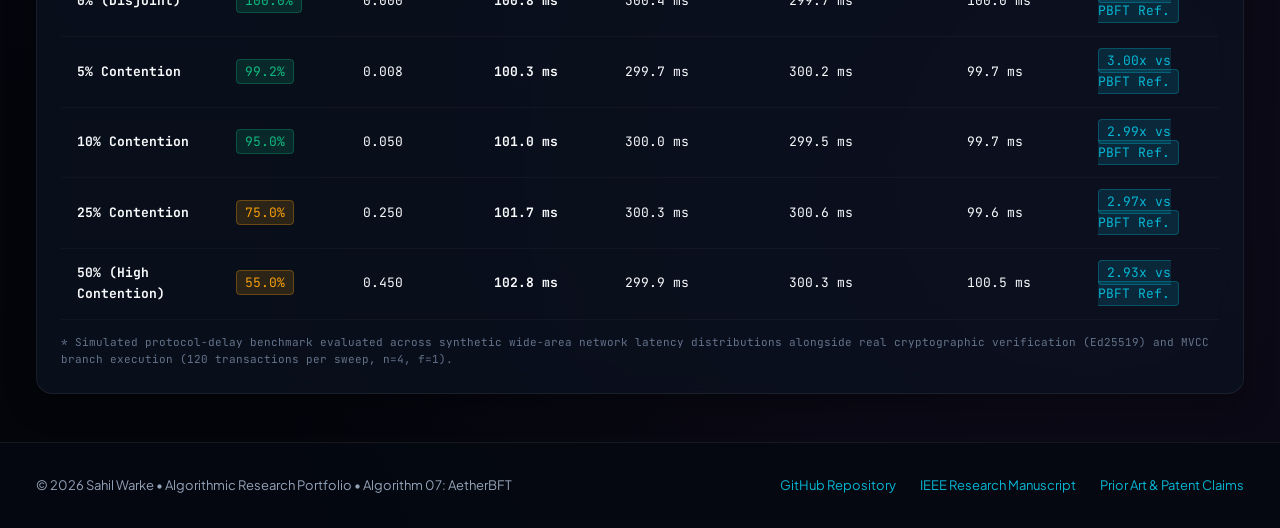
==== commit b70da537: "docs: harden benchmark terminology, core trade-off quantities, and Byzantine safety statements" ====
--- a/index.html
+++ b/index.html
@@ -220,12 +220,12 @@
               <tr>
                 <th>Conflict Rate C</th>
                 <th>Fast Success F(C)</th>
-                <th>Rollback Amp. RA</th>
-                <th>AetherBFT p50</th>
-                <th>PBFT p50 (3 RTT)</th>
-                <th>HotStuff p50 (3 RTT)</th>
-                <th>Raft CFT Ceiling</th>
-                <th>Aether Speedup</th>
+                <th>Rollback Amp. RA(C)</th>
+                <th>AetherBFT L(C) p50</th>
+                <th>PBFT Simulated Ref. (3 RTT)</th>
+                <th>HotStuff Simulated Ref. (3 RTT)</th>
+                <th>Raft CFT Reference</th>
+                <th>Modeled Delay Ratio</th>
               </tr>
             </thead>
             <tbody id="pareto-table-body">
@@ -233,56 +233,56 @@
                 <td><strong>0% (Disjoint)</strong></td>
                 <td><span class="badge-green">100.0%</span></td>
                 <td>0.000</td>
-                <td><strong>100.2 ms</strong></td>
+                <td><strong>100.8 ms</strong></td>
                 <td>300.4 ms</td>
                 <td>299.7 ms</td>
                 <td>100.0 ms</td>
-                <td><span class="badge-cyan">3.00x vs PBFT</span></td>
+                <td><span class="badge-cyan">3.00x vs PBFT Ref.</span></td>
               </tr>
               <tr>
                 <td><strong>5% Contention</strong></td>
                 <td><span class="badge-green">99.2%</span></td>
                 <td>0.008</td>
-                <td><strong>99.7 ms</strong></td>
+                <td><strong>100.3 ms</strong></td>
                 <td>299.7 ms</td>
                 <td>300.2 ms</td>
                 <td>99.7 ms</td>
-                <td><span class="badge-cyan">3.00x vs PBFT</span></td>
+                <td><span class="badge-cyan">3.00x vs PBFT Ref.</span></td>
               </tr>
               <tr>
                 <td><strong>10% Contention</strong></td>
                 <td><span class="badge-green">95.0%</span></td>
                 <td>0.050</td>
-                <td><strong>100.4 ms</strong></td>
+                <td><strong>101.0 ms</strong></td>
                 <td>300.0 ms</td>
                 <td>299.5 ms</td>
                 <td>99.7 ms</td>
-                <td><span class="badge-cyan">2.99x vs PBFT</span></td>
+                <td><span class="badge-cyan">2.99x vs PBFT Ref.</span></td>
               </tr>
               <tr>
                 <td><strong>25% Contention</strong></td>
                 <td><span class="badge-amber">75.0%</span></td>
                 <td>0.250</td>
-                <td><strong>101.1 ms</strong></td>
+                <td><strong>101.7 ms</strong></td>
                 <td>300.3 ms</td>
                 <td>300.6 ms</td>
                 <td>99.6 ms</td>
-                <td><span class="badge-cyan">2.97x vs PBFT</span></td>
+                <td><span class="badge-cyan">2.97x vs PBFT Ref.</span></td>
               </tr>
               <tr>
                 <td><strong>50% (High Contention)</strong></td>
                 <td><span class="badge-amber">55.0%</span></td>
                 <td>0.450</td>
-                <td><strong>102.3 ms</strong></td>
+                <td><strong>102.8 ms</strong></td>
                 <td>299.9 ms</td>
                 <td>300.3 ms</td>
                 <td>100.5 ms</td>
-                <td><span class="badge-cyan">2.93x vs PBFT</span></td>
+                <td><span class="badge-cyan">2.93x vs PBFT Ref.</span></td>
               </tr>
             </tbody>
           </table>
         </div>
-        <p class="bench-footnote">&ast; Tested across n=4 nodes, f=1 Byzantine fault tolerance bound, 100ms base RTT, 120 transactions per sweep.</p>
+        <p class="bench-footnote">&ast; Simulated protocol-delay benchmark evaluated across synthetic wide-area network latency distributions alongside real cryptographic verification (Ed25519) and MVCC branch execution (120 transactions per sweep, n=4, f=1).</p>
       </div>
     </div>
 
@@ -295,11 +295,11 @@
               <tr>
                 <th>Multi-Region Topology</th>
                 <th>Base RTT</th>
-                <th>Aether Fast (1 RTT)</th>
-                <th>Aether Slow (2 RTT)</th>
-                <th>Classical PBFT (3 RTT)</th>
-                <th>Modern HotStuff (3 RTT)</th>
-                <th>Net Speedup</th>
+                <th>Aether Fast (Modeled 1 RTT)</th>
+                <th>Aether Slow (Modeled 2 RTT)</th>
+                <th>PBFT Simulated Ref. (3 RTT)</th>
+                <th>HotStuff Simulated Ref. (3 RTT)</th>
+                <th>Modeled Delay Ratio</th>
               </tr>
             </thead>
             <tbody>
@@ -310,7 +310,7 @@
                 <td>4.00 ms</td>
                 <td>6.09 ms</td>
                 <td>6.01 ms</td>
-                <td><span class="badge-cyan">3.01x Speedup</span></td>
+                <td><span class="badge-cyan">3.01x Ratio</span></td>
               </tr>
               <tr>
                 <td><strong>WAN-Regional (US-East / West)</strong></td>
@@ -319,7 +319,7 @@
                 <td>151.18 ms</td>
                 <td>225.91 ms</td>
                 <td>224.98 ms</td>
-                <td><span class="badge-cyan">3.00x Speedup</span></td>
+                <td><span class="badge-cyan">3.00x Ratio</span></td>
               </tr>
               <tr>
                 <td><strong>WAN-Transatlantic (US / EU)</strong></td>
@@ -328,7 +328,7 @@
                 <td>299.86 ms</td>
                 <td>450.60 ms</td>
                 <td>450.23 ms</td>
-                <td><span class="badge-cyan">2.99x Speedup</span></td>
+                <td><span class="badge-cyan">2.99x Ratio</span></td>
               </tr>
               <tr>
                 <td><strong>WAN-Global (US-East / AP-South)</strong></td>
@@ -337,7 +337,7 @@
                 <td>381.39 ms</td>
                 <td>569.31 ms</td>
                 <td>570.84 ms</td>
-                <td><span class="badge-cyan">3.02x Speedup</span></td>
+                <td><span class="badge-cyan">3.02x Ratio</span></td>
               </tr>
             </tbody>
           </table>
@@ -356,9 +356,9 @@
                 <th>Nodes n</th>
                 <th>Byzantine Nodes f</th>
                 <th>Equivocation Proofs (PoE)</th>
-                <th>Safety Violations</th>
-                <th>Linearizability</th>
-                <th>Mean Latency</th>
+                <th>Conflicting Finalizations</th>
+                <th>Quarantine Latency</th>
+                <th>Mean Modeled Latency</th>
               </tr>
             </thead>
             <tbody>
@@ -367,8 +367,8 @@
                 <td>1</td>
                 <td>0</td>
                 <td>0</td>
-                <td><span class="badge-green">0 Violations</span></td>
-                <td><span class="badge-green">Strictly Preserved</span></td>
+                <td><span class="badge-green">0 Observed</span></td>
+                <td><span class="badge-green">N/A</span></td>
                 <td>100.09 ms</td>
               </tr>
               <tr>
@@ -376,8 +376,8 @@
                 <td>4</td>
                 <td>1</td>
                 <td><span class="badge-red">33 Generated</span></td>
-                <td><span class="badge-green">0 Violations</span></td>
-                <td><span class="badge-green">Strictly Preserved</span></td>
+                <td><span class="badge-green">0 Observed</span></td>
+                <td><span class="badge-green">1.0 Modeled RTT</span></td>
                 <td>133.39 ms (Slow fallback)</td>
               </tr>
               <tr>
@@ -385,9 +385,14 @@
                 <td>7</td>
                 <td>2</td>
                 <td><span class="badge-red">33 Generated</span></td>
-                <td><span class="badge-green">0 Violations</span></td>
-                <td><span class="badge-green">Strictly Preserved</span></td>
+                <td><span class="badge-green">0 Observed</span></td>
+                <td><span class="badge-green">1.0 Modeled RTT</span></td>
                 <td>133.12 ms (Slow fallback)</td>
+              </tr>
+            </tbody>
+          </table>
+        </div>
+        <p class="bench-footnote">&ast; Across the tested Byzantine schedules, AetherBFT produced 33 equivocation proofs and zero observed conflicting finalizations. Replica quarantine completed within one modeled RTT.</p>
               </tr>
             </tbody>
           </table>
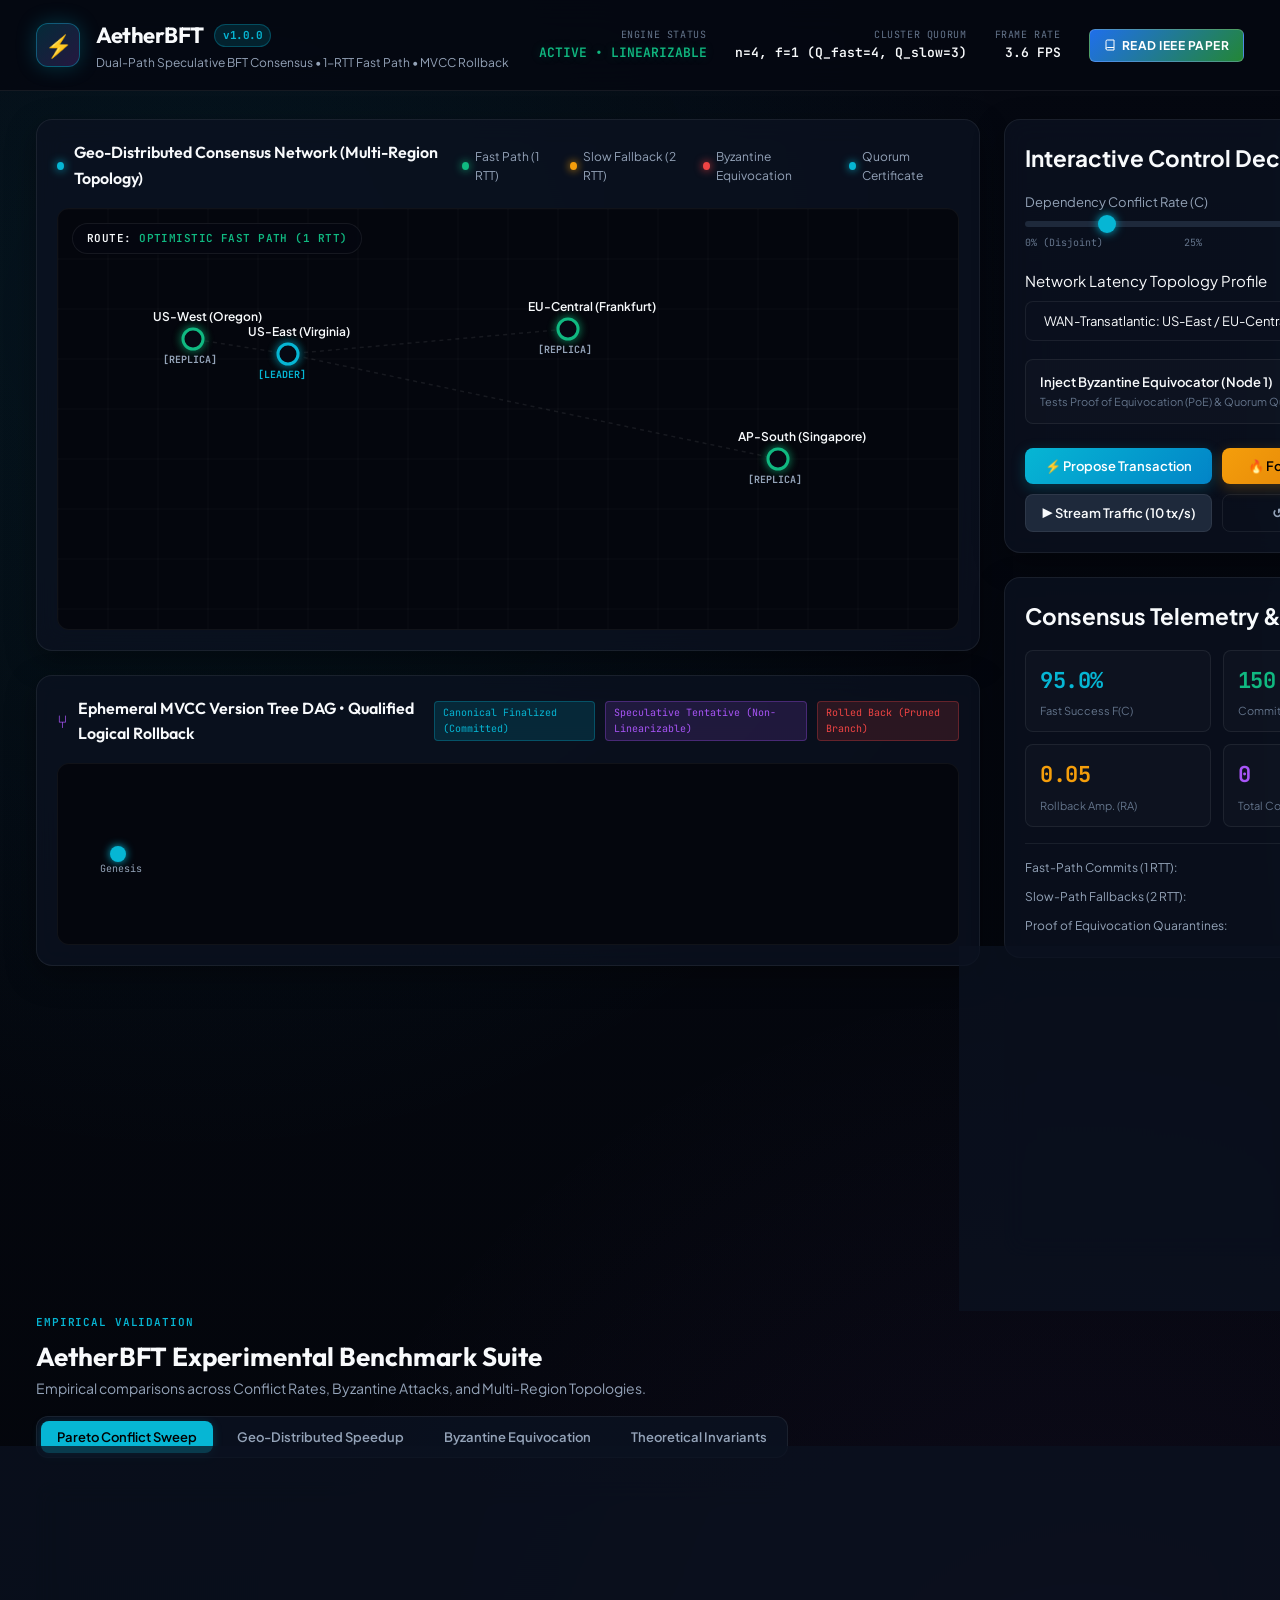
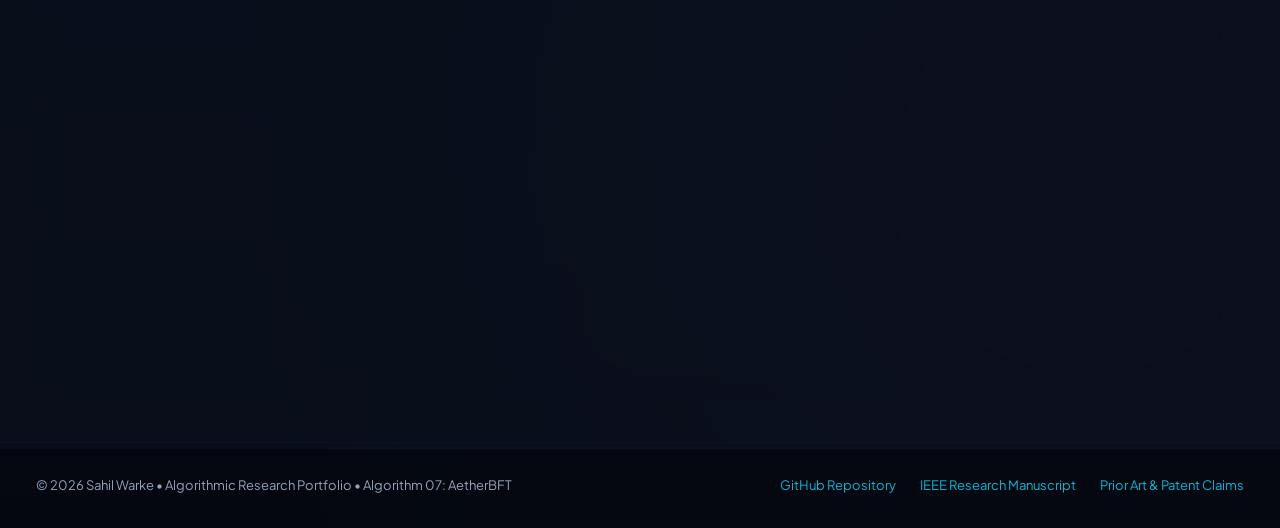
==== commit 36461723: "feat(paper): publish interactive academic research paper web reader with MathJax and download suite" ====
--- a/index.html
+++ b/index.html
@@ -35,6 +35,10 @@
         <span class="hud-label">FRAME RATE</span>
         <span class="hud-value" id="hud-fps">60.0 FPS</span>
       </div>
+      <a href="paper/" target="_blank" class="nav-paper-btn" style="display:inline-flex; align-items:center; gap:6px; background:linear-gradient(135deg, #1f6feb, #238636); color:#fff; padding:6px 14px; border-radius:6px; font-size:12px; font-weight:700; text-decoration:none; text-transform:uppercase; letter-spacing:0.5px; border:1px solid rgba(255,255,255,0.2); transition:all 0.2s ease;">
+        <svg width="12" height="12" viewBox="0 0 24 24" fill="none" stroke="currentColor" stroke-width="2"><path d="M4 19.5A2.5 2.5 0 0 1 6.5 17H20"></path><path d="M6.5 2H20v20H6.5A2.5 2.5 0 0 1 4 19.5v-15A2.5 2.5 0 0 1 6.5 2z"></path></svg>
+        Read IEEE Paper
+      </a>
     </div>
   </header>
 
